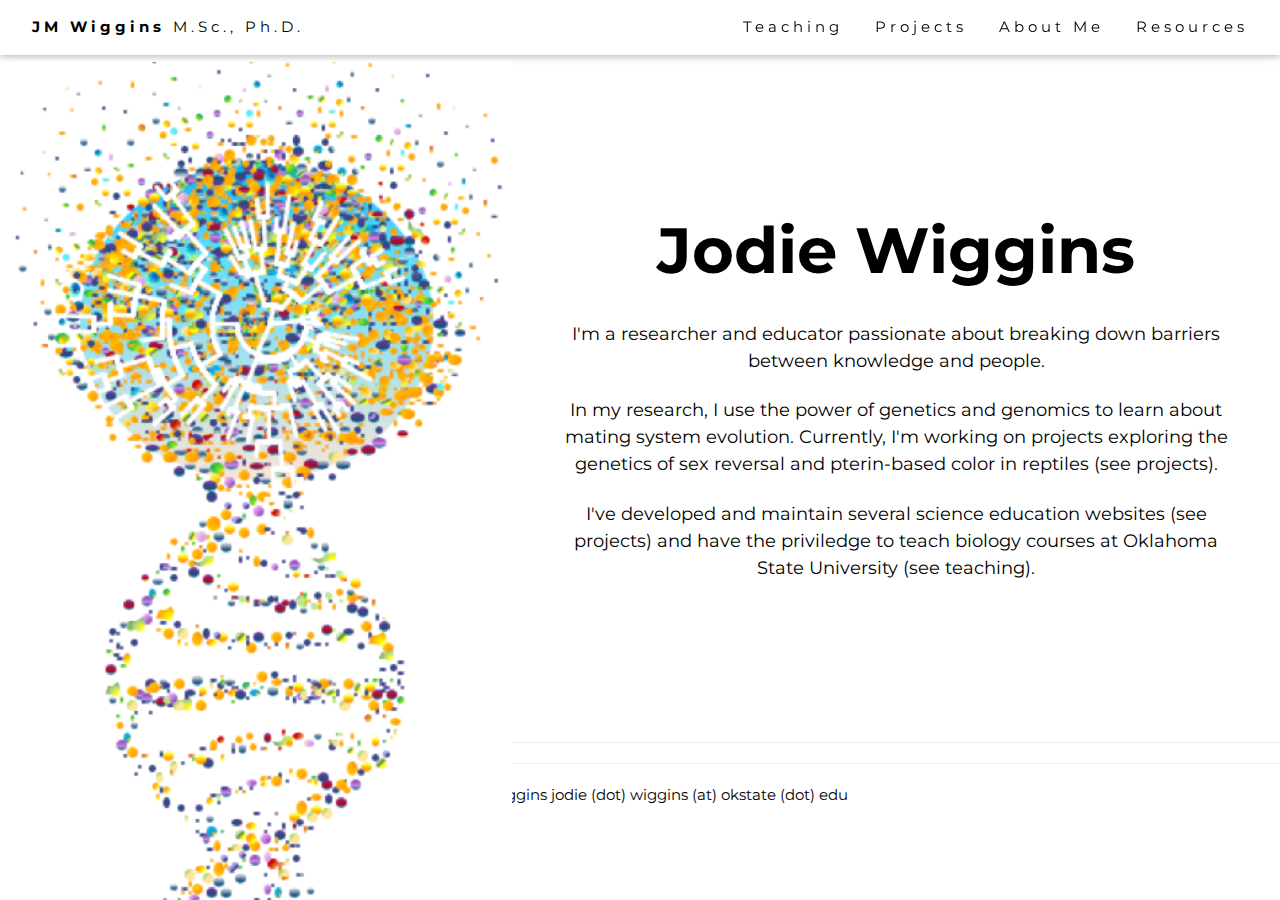
==== index.html @ a29a7066 "add genetics course link" ====
<!DOCTYPE html>
<html lang='en'>
<head>
<title>JM Wiggins</title>
<meta charset="UTF-8">
<meta name="viewport" content="width=device-width, initial-scale=1">
<link rel="stylesheet" href="https://www.w3schools.com/w3css/4/w3.css">
<link rel="stylesheet" href="https://fonts.googleapis.com/css?family=Montserrat">
<link rel="stylesheet" href="https://cdnjs.cloudflare.com/ajax/libs/font-awesome/4.7.0/css/font-awesome.min.css">
<style>
body, h1,h2,h3,h4,h5,h6 {font-family: "Montserrat", sans-serif}
.w3-row-padding img {margin-bottom: 12px}
.bgimg {
  background-position: center;
  background-repeat: no-repeat;
  background-size: cover;
  background-image: url("img/website_logo_narrow.png");
  min-height: 100%;
}
</style>
</head>

<body>
<!-- Navbar (sit on top) -->
<div class="w3-top">
  <div class="w3-bar w3-white w3-wide w3-padding w3-card">
    <a href="#home" class="w3-bar-item w3-button"><b>JM Wiggins</b> M.Sc., Ph.D.</a>
    <!-- Float links to the right. Hide them on small screens -->
    <div class="w3-right w3-hide-small">
      <a href="./teaching_page.html" class="w3-bar-item w3-button">Teaching</a>
      <a href="./research_page.html" class="w3-bar-item w3-button">Projects</a>
      <a href="./people_page.html" class="w3-bar-item w3-button">About Me</a>
      <a href="./resources_page.html" class="w3-bar-item w3-button">Resources</a>

    </div>
  </div>
</div>
<hr>
<hr>

<!-- Sidebar with image -->
<nav class="w3-sidebar w3-hide-medium w3-hide-small" style="width:40%">
  <div class="bgimg"></div>
</nav>



<!-- Page Content -->
<div class="w3-main w3-padding-large" style="margin-left:40%">

<!-- Header -->
  <header class="w3-container w3-center" style="padding:128px 16px" align = "right" id="home">
    <h1 class="w3-jumbo" style="display:block;width:100%;margin:auto;"><b>Jodie Wiggins</b></h1>
    <br>
    <p style="display:block;width:100%;margin:auto;font-size:large">
      I'm a researcher and educator passionate about breaking down barriers between knowledge and people.
    </p>

    <br>

    <p style="display:block;width:100%;margin:auto;font-size:large">
      In my research, I use the power of genetics and genomics to learn about mating system evolution. Currently, I'm working on projects exploring the genetics of sex reversal and pterin-based color in reptiles (see projects).
    </p>

    <br>

    <p style="display:block;width:100%;margin:auto;font-size:large">
      I've developed and maintain several science education websites (see projects) and have the priviledge to teach biology courses at Oklahoma State University (see teaching). 
    </p>


  </header>

</div>
</body>

<!-- About -->
<hr>
<div style="margin-left:20%" class="footer">
  <hr>
  <p>
    Site is maintained by Dr. Jodie Wiggins jodie (dot) wiggins (at) okstate (dot) edu
  </p>
</div>



</html>
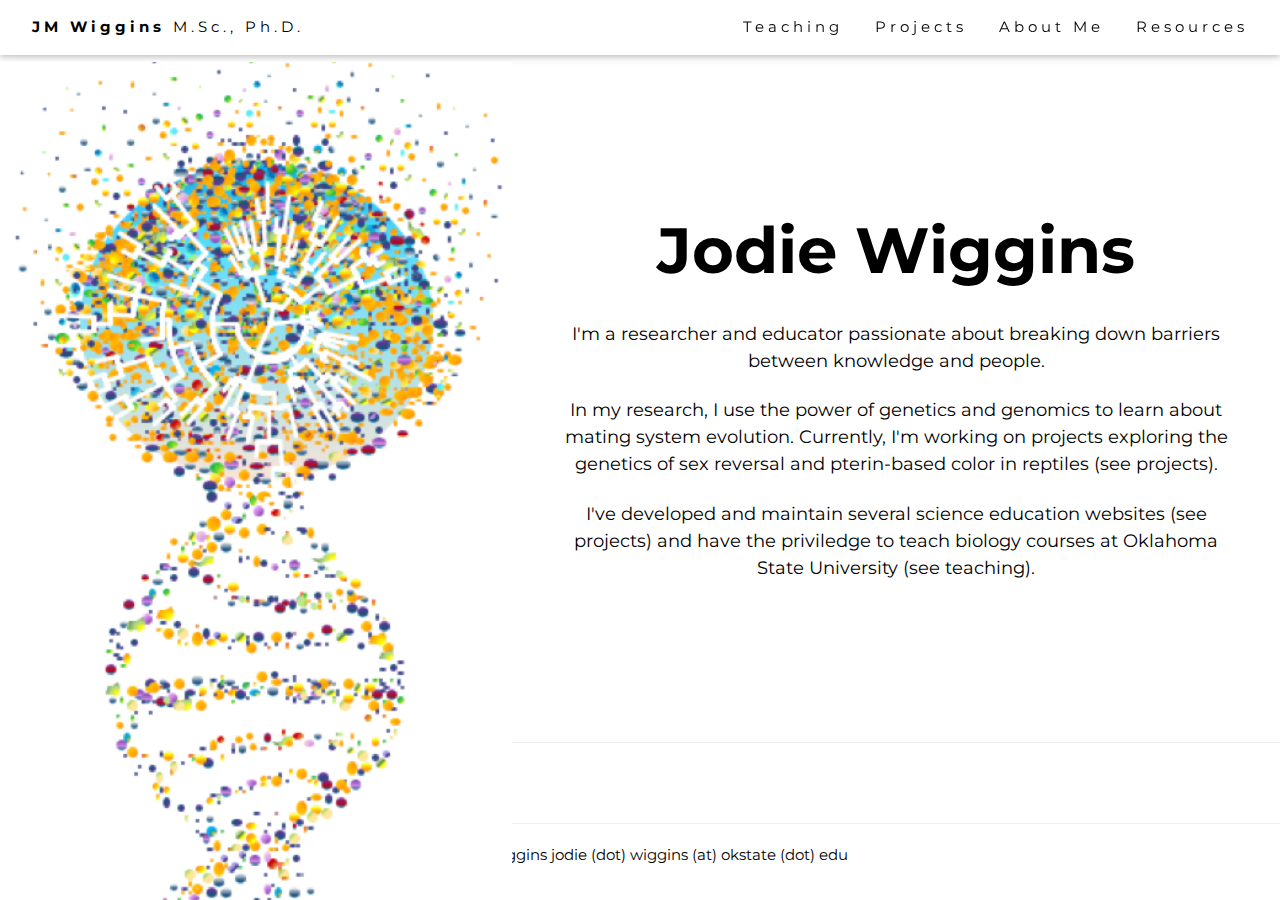
==== commit b41ccecc: "add linkedin and github links" ====
--- a/index.html
+++ b/index.html
@@ -77,6 +77,11 @@
 <!-- About -->
 <hr>
 <div style="margin-left:20%" class="footer">
+  <a href="https://www.linkedin.com/in/jodie-wiggins-b77257149/">
+    <img src="img/linkedin.png" alt="LinkedIn logo" style="width: 40px; height 40px; padding-right: 10px;">
+  </a>
+  <a href="https://github.com/jwiggi18"><img src="img/github.png" alt="github logo" style="width: 50px; height 50px; padding-right: 10px;">
+  </a>
   <hr>
   <p>
     Site is maintained by Dr. Jodie Wiggins jodie (dot) wiggins (at) okstate (dot) edu
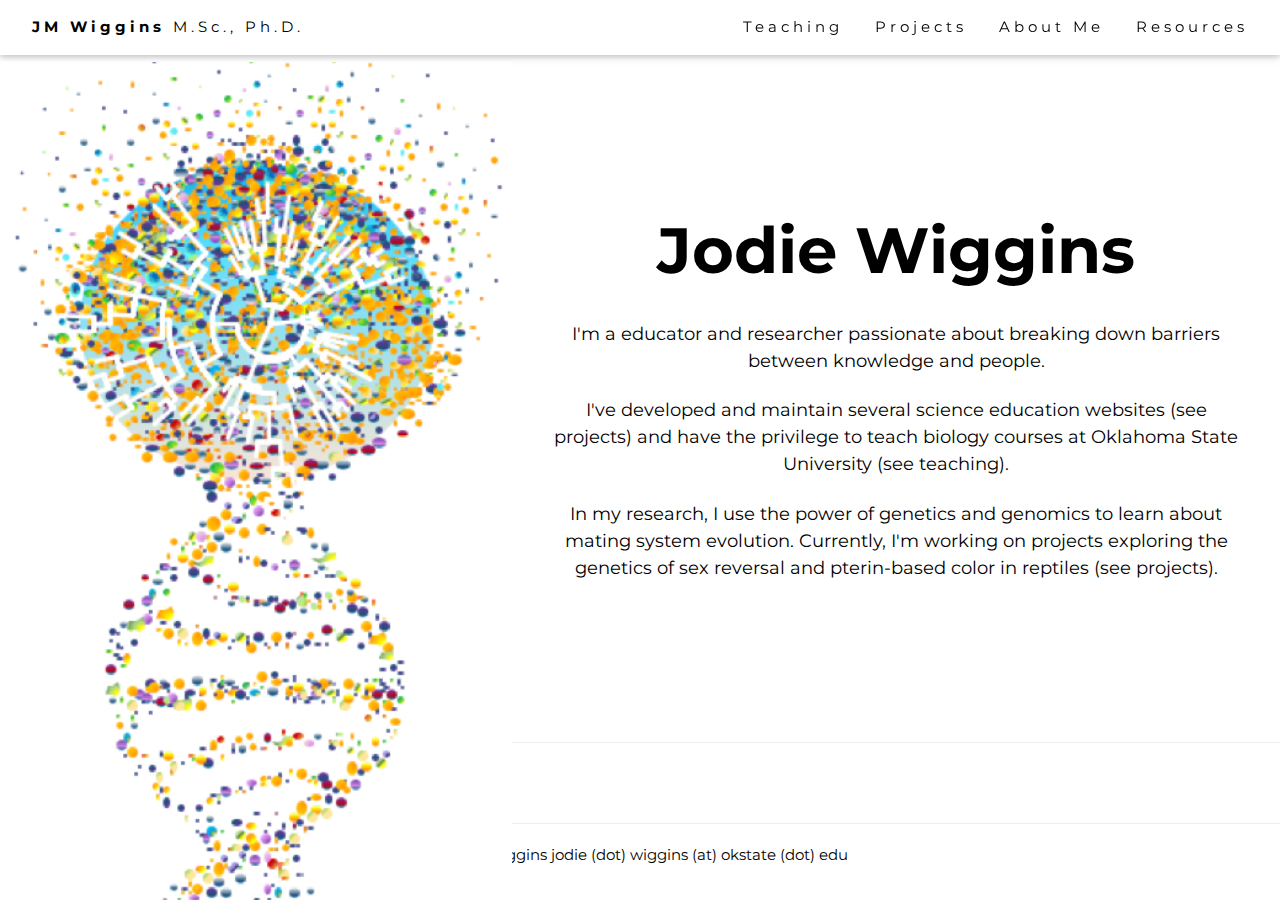
==== commit 8665e174: "add youtube link" ====
--- a/index.html
+++ b/index.html
@@ -53,20 +53,25 @@
     <h1 class="w3-jumbo" style="display:block;width:100%;margin:auto;"><b>Jodie Wiggins</b></h1>
     <br>
     <p style="display:block;width:100%;margin:auto;font-size:large">
-      I'm a researcher and educator passionate about breaking down barriers between knowledge and people.
+      I'm a educator and researcher passionate about breaking down barriers between knowledge and people.
     </p>
 
     <br>
 
     <p style="display:block;width:100%;margin:auto;font-size:large">
+      I've developed and maintain several science education websites (see projects) and have the privilege to teach biology
+      courses at Oklahoma State University (see teaching).
+    </p>
+
+    <br>
+    
+    <p style="display:block;width:100%;margin:auto;font-size:large">
       In my research, I use the power of genetics and genomics to learn about mating system evolution. Currently, I'm working on projects exploring the genetics of sex reversal and pterin-based color in reptiles (see projects).
     </p>
 
-    <br>
 
-    <p style="display:block;width:100%;margin:auto;font-size:large">
-      I've developed and maintain several science education websites (see projects) and have the priviledge to teach biology courses at Oklahoma State University (see teaching). 
-    </p>
+
+
 
 
   </header>
@@ -82,6 +87,8 @@
   </a>
   <a href="https://github.com/jwiggi18"><img src="img/github.png" alt="github logo" style="width: 50px; height 50px; padding-right: 10px;">
   </a>
+  <a href="https://www.youtube.com/channel/UC7Y9-6ZkIaUZk_kK31sNMHA"><img src="img/youtube.png" alt="github logo" style="width: 50px; height 50px; padding-right: 10px;">
+  </a>
   <hr>
   <p>
     Site is maintained by Dr. Jodie Wiggins jodie (dot) wiggins (at) okstate (dot) edu
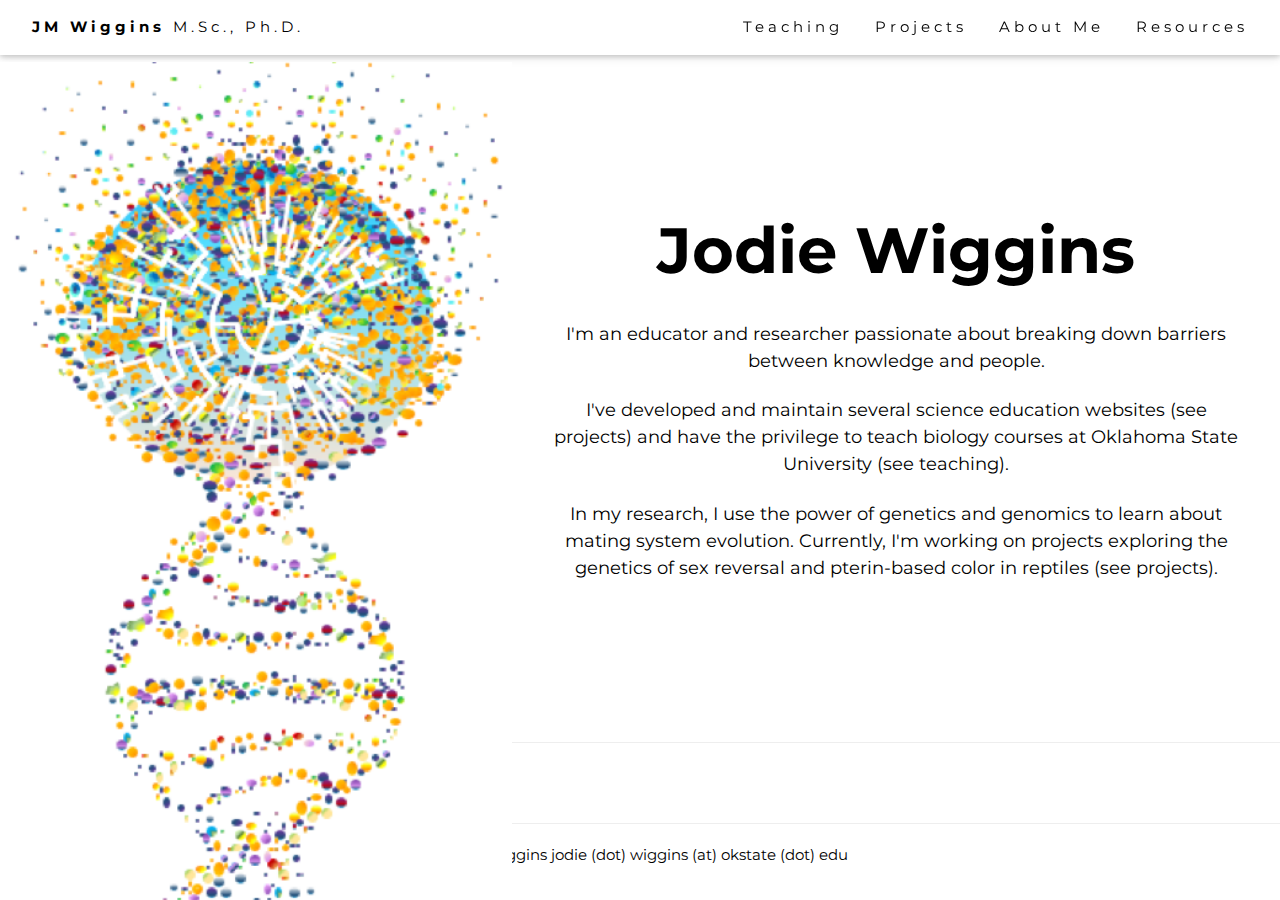
==== commit 7624082d: "typo" ====
--- a/index.html
+++ b/index.html
@@ -53,7 +53,7 @@
     <h1 class="w3-jumbo" style="display:block;width:100%;margin:auto;"><b>Jodie Wiggins</b></h1>
     <br>
     <p style="display:block;width:100%;margin:auto;font-size:large">
-      I'm a educator and researcher passionate about breaking down barriers between knowledge and people.
+      I'm an educator and researcher passionate about breaking down barriers between knowledge and people.
     </p>
 
     <br>
@@ -64,7 +64,7 @@
     </p>
 
     <br>
-    
+
     <p style="display:block;width:100%;margin:auto;font-size:large">
       In my research, I use the power of genetics and genomics to learn about mating system evolution. Currently, I'm working on projects exploring the genetics of sex reversal and pterin-based color in reptiles (see projects).
     </p>
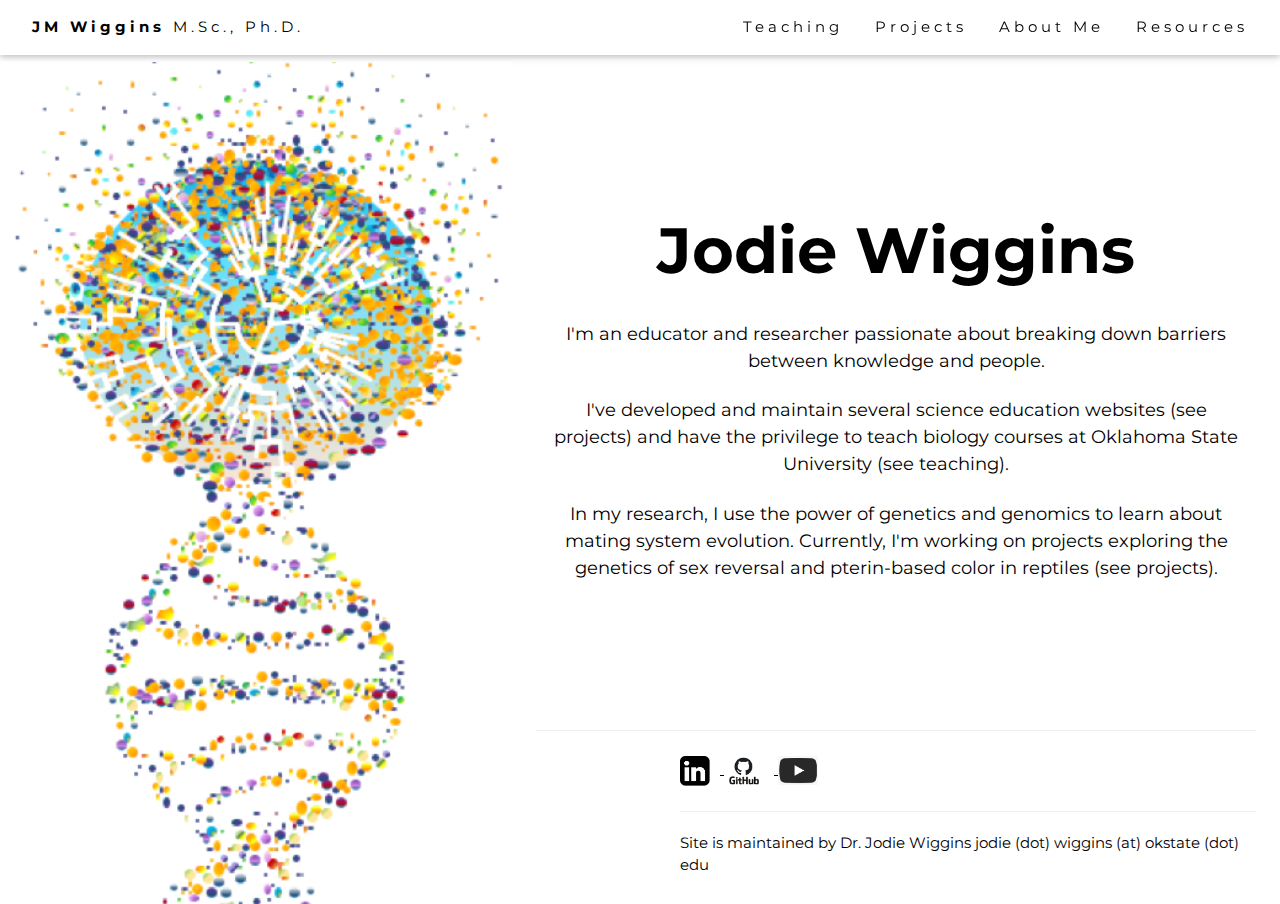
==== commit a479002a: "for real fix spacing this time" ====
--- a/index.html
+++ b/index.html
@@ -76,8 +76,8 @@
 
   </header>
 
-</div>
-</body>
+
+
 
 <!-- About -->
 <hr>
@@ -94,7 +94,7 @@
     Site is maintained by Dr. Jodie Wiggins jodie (dot) wiggins (at) okstate (dot) edu
   </p>
 </div>
-
-
+</body>
+</div>
 
 </html>
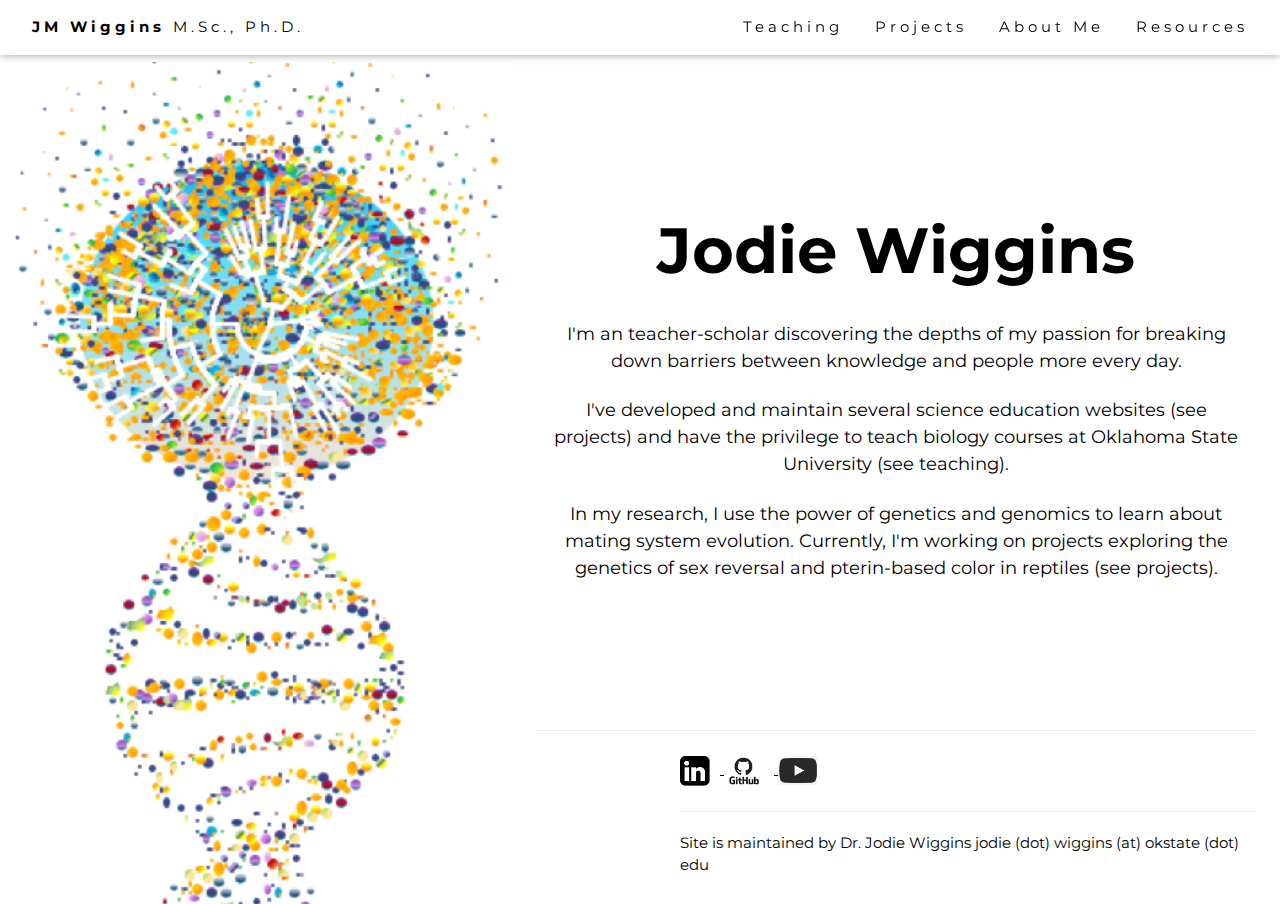
==== commit e636edef: "change verbage" ====
--- a/index.html
+++ b/index.html
@@ -53,7 +53,7 @@
     <h1 class="w3-jumbo" style="display:block;width:100%;margin:auto;"><b>Jodie Wiggins</b></h1>
     <br>
     <p style="display:block;width:100%;margin:auto;font-size:large">
-      I'm an educator and researcher passionate about breaking down barriers between knowledge and people.
+      I'm an teacher-scholar discovering the depths of my passion for breaking down barriers between knowledge and people more every day.
     </p>
 
     <br>
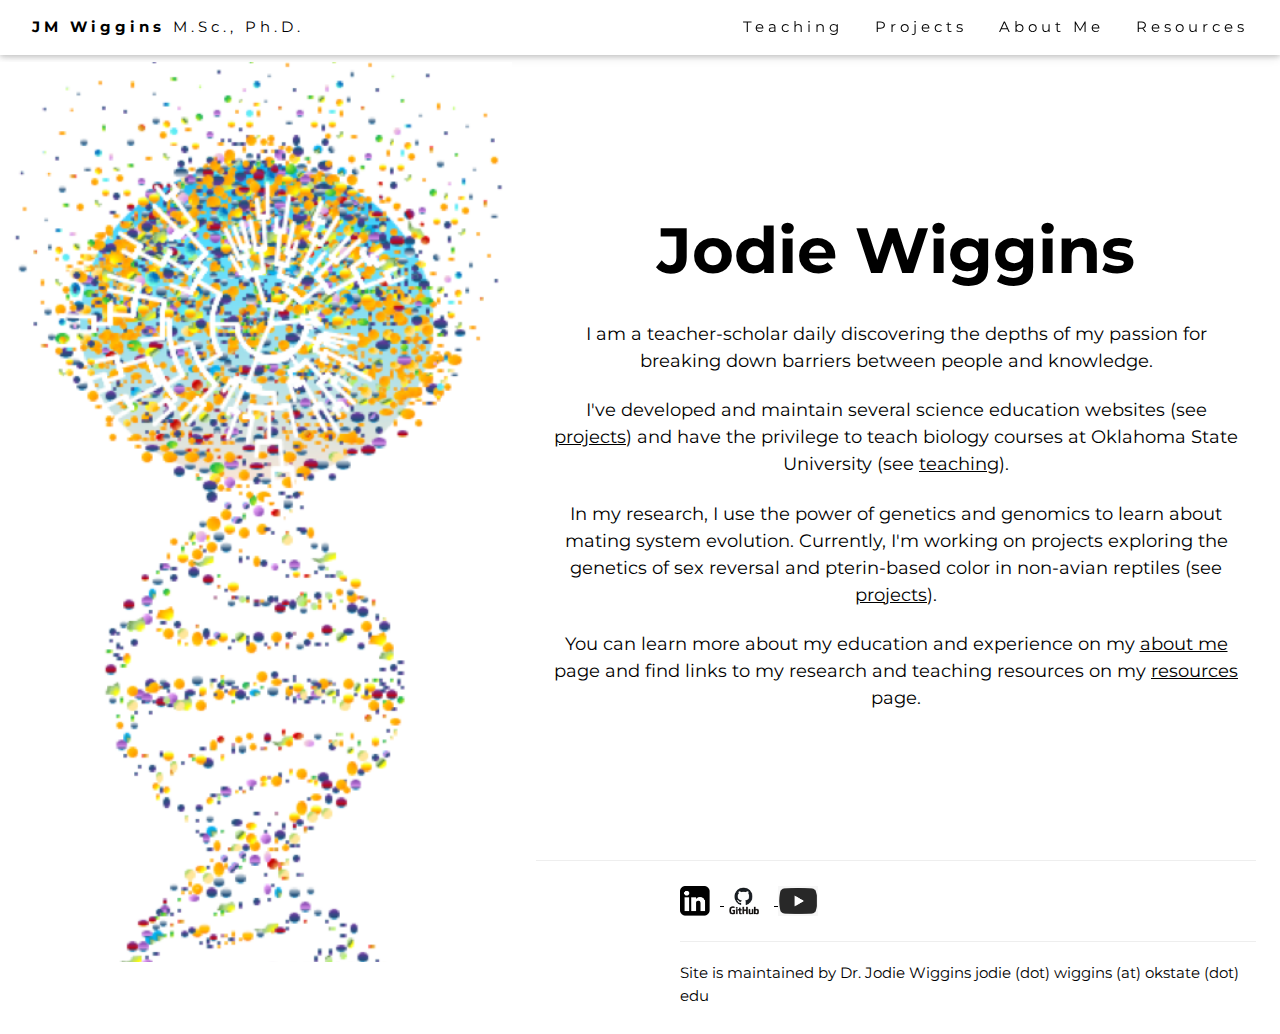
==== commit 740b8a03: "link updates" ====
--- a/index.html
+++ b/index.html
@@ -53,21 +53,27 @@
     <h1 class="w3-jumbo" style="display:block;width:100%;margin:auto;"><b>Jodie Wiggins</b></h1>
     <br>
     <p style="display:block;width:100%;margin:auto;font-size:large">
-      I'm an teacher-scholar discovering the depths of my passion for breaking down barriers between knowledge and people more every day.
+      I am a teacher-scholar daily discovering the depths of my passion for breaking down barriers between people and knowledge.
     </p>
 
     <br>
 
     <p style="display:block;width:100%;margin:auto;font-size:large">
-      I've developed and maintain several science education websites (see projects) and have the privilege to teach biology
-      courses at Oklahoma State University (see teaching).
+      I've developed and maintain several science education websites (see <a href="./research_page.html">projects</a>) and have the privilege to teach biology
+      courses at Oklahoma State University (see <a href="./teaching_page.html">teaching</a>).
     </p>
 
     <br>
 
     <p style="display:block;width:100%;margin:auto;font-size:large">
-      In my research, I use the power of genetics and genomics to learn about mating system evolution. Currently, I'm working on projects exploring the genetics of sex reversal and pterin-based color in reptiles (see projects).
+      In my research, I use the power of genetics and genomics to learn about mating system evolution. Currently, I'm working on projects exploring the genetics of sex reversal and pterin-based color in non-avian reptiles (see <a href="./research_page.html">projects</a>).
     </p>
+
+    <br>
+
+    <p style="display:block;width:100%;margin:auto;font-size:large">
+      You can learn more about my education and experience on my <a href="./people_page.html">about me</a> page and find links to my research and teaching resources on my <a href="./resources_page.html">resources</a> page.
+    
 
 
 
